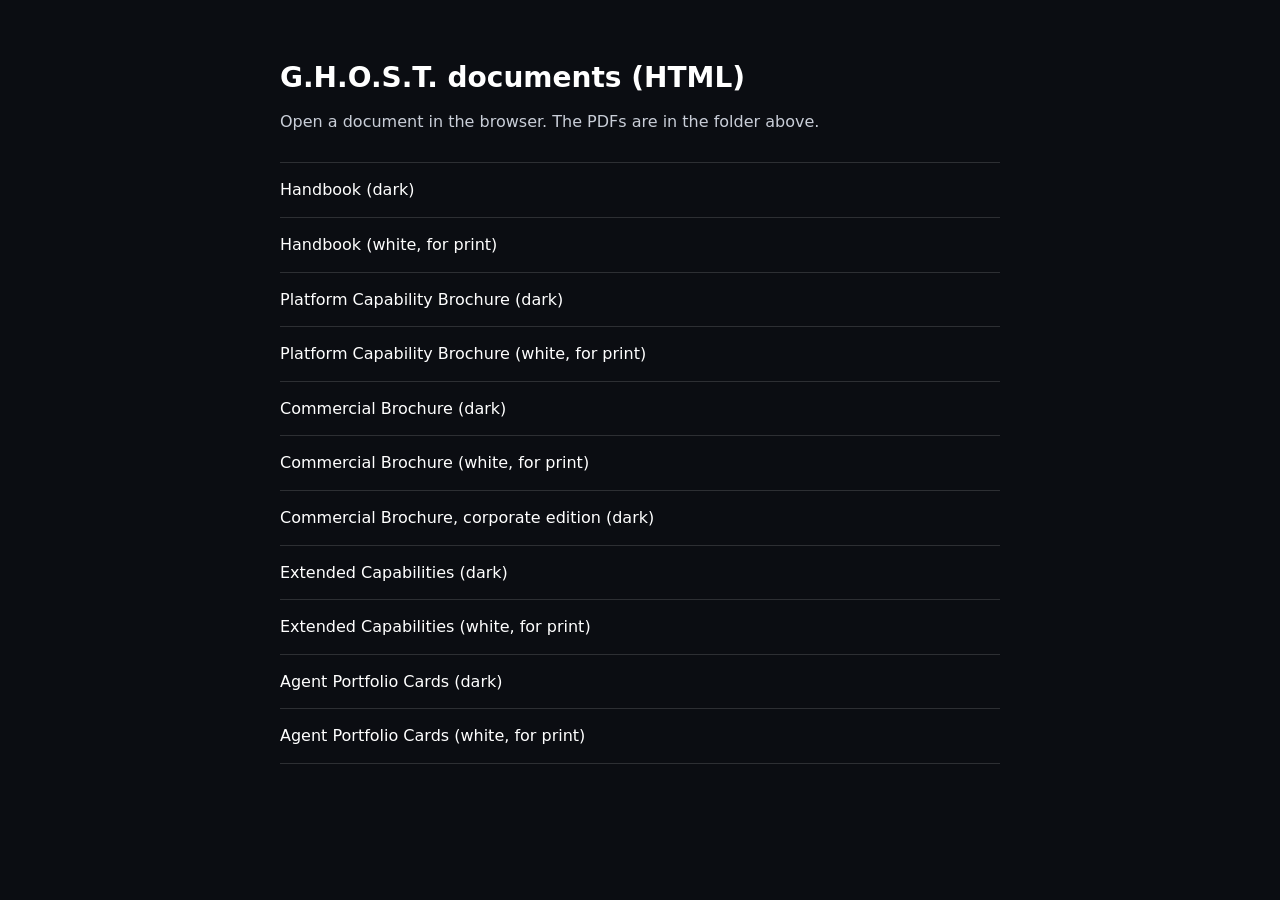
==== documents/html/index.html @ 3854ca61 "Documents: HTML versions for previewing in the browser (noindex, not linked from any page); README n" ====
<!doctype html><html lang="en"><head><meta charset="utf-8"><meta name="robots" content="noindex,nofollow"><meta name="viewport" content="width=device-width,initial-scale=1"><title>G.H.O.S.T. documents (HTML)</title>
<style>body{margin:0;background:#0b0d12;color:#c9ced8;font:16px/1.6 system-ui,sans-serif}main{max-width:720px;margin:0 auto;padding:56px 24px}h1{color:#fff;font-size:28px;margin:0 0 8px}p{margin:0 0 28px}ul{list-style:none;padding:0;margin:0}li{border-top:1px solid rgba(255,255,255,.14)}li:last-child{border-bottom:1px solid rgba(255,255,255,.14)}a{display:block;padding:14px 0;color:#fff;text-decoration:none}a:hover{color:#ff9a4d}</style></head><body><main><h1>G.H.O.S.T. documents (HTML)</h1><p>Open a document in the browser. The PDFs are in the folder above.</p><ul><li><a href="GHOST-Handbook.html">Handbook (dark)</a></li><li><a href="GHOST-Handbook-white.html">Handbook (white, for print)</a></li><li><a href="GHOST-Warfighter-Capability.html">Platform Capability Brochure (dark)</a></li><li><a href="GHOST-Warfighter-Capability-white.html">Platform Capability Brochure (white, for print)</a></li><li><a href="GHOST-Commercial-Brochure.html">Commercial Brochure (dark)</a></li><li><a href="GHOST-Commercial-Brochure-white.html">Commercial Brochure (white, for print)</a></li><li><a href="GHOST-Commercial-Brochure-Corporate.html">Commercial Brochure, corporate edition (dark)</a></li><li><a href="GHOST-Extended-Capabilities.html">Extended Capabilities (dark)</a></li><li><a href="GHOST-Extended-Capabilities-white.html">Extended Capabilities (white, for print)</a></li><li><a href="GHOST-Agent-Portfolio-Cards.html">Agent Portfolio Cards (dark)</a></li><li><a href="GHOST-Agent-Portfolio-Cards-white.html">Agent Portfolio Cards (white, for print)</a></li></ul></main></body></html>
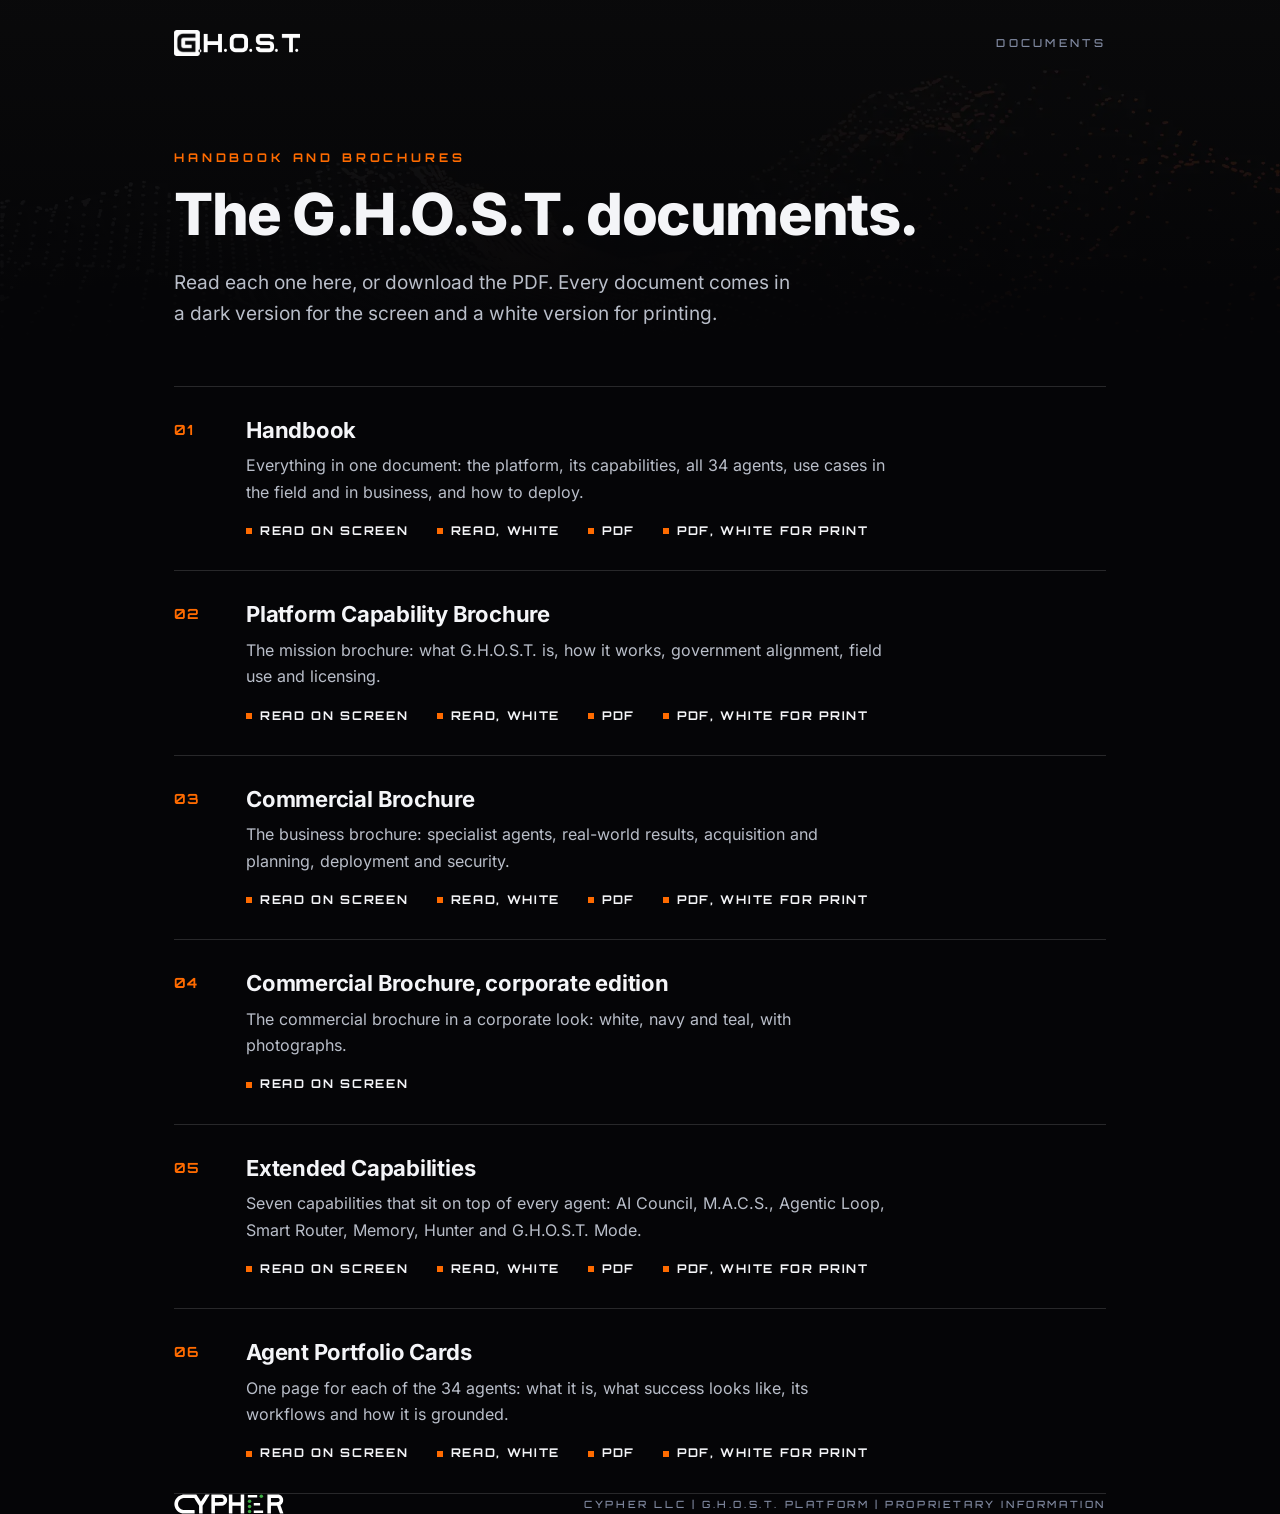
==== commit abd0ca4b: "Documents index pages in each product's look (G.H.O.S.T. black and orange, C.O.S.M.O space blue and " ====
--- a/documents/html/index.html
+++ b/documents/html/index.html
@@ -1,2 +1,36 @@
-<!doctype html><html lang="en"><head><meta charset="utf-8"><meta name="robots" content="noindex,nofollow"><meta name="viewport" content="width=device-width,initial-scale=1"><title>G.H.O.S.T. documents (HTML)</title>
-<style>body{margin:0;background:#0b0d12;color:#c9ced8;font:16px/1.6 system-ui,sans-serif}main{max-width:720px;margin:0 auto;padding:56px 24px}h1{color:#fff;font-size:28px;margin:0 0 8px}p{margin:0 0 28px}ul{list-style:none;padding:0;margin:0}li{border-top:1px solid rgba(255,255,255,.14)}li:last-child{border-bottom:1px solid rgba(255,255,255,.14)}a{display:block;padding:14px 0;color:#fff;text-decoration:none}a:hover{color:#ff9a4d}</style></head><body><main><h1>G.H.O.S.T. documents (HTML)</h1><p>Open a document in the browser. The PDFs are in the folder above.</p><ul><li><a href="GHOST-Handbook.html">Handbook (dark)</a></li><li><a href="GHOST-Handbook-white.html">Handbook (white, for print)</a></li><li><a href="GHOST-Warfighter-Capability.html">Platform Capability Brochure (dark)</a></li><li><a href="GHOST-Warfighter-Capability-white.html">Platform Capability Brochure (white, for print)</a></li><li><a href="GHOST-Commercial-Brochure.html">Commercial Brochure (dark)</a></li><li><a href="GHOST-Commercial-Brochure-white.html">Commercial Brochure (white, for print)</a></li><li><a href="GHOST-Commercial-Brochure-Corporate.html">Commercial Brochure, corporate edition (dark)</a></li><li><a href="GHOST-Extended-Capabilities.html">Extended Capabilities (dark)</a></li><li><a href="GHOST-Extended-Capabilities-white.html">Extended Capabilities (white, for print)</a></li><li><a href="GHOST-Agent-Portfolio-Cards.html">Agent Portfolio Cards (dark)</a></li><li><a href="GHOST-Agent-Portfolio-Cards-white.html">Agent Portfolio Cards (white, for print)</a></li></ul></main></body></html>+<!doctype html><html lang="en"><head><meta charset="utf-8"><meta name="robots" content="noindex,nofollow"><meta name="viewport" content="width=device-width,initial-scale=1"><title>G.H.O.S.T. documents</title>
+<style>
+@font-face{font-family:Orbitron;font-weight:500;src:url(assets/fonts/orbitron-500.woff2) format("woff2")}
+@font-face{font-family:Orbitron;font-weight:700;src:url(assets/fonts/orbitron-700.woff2) format("woff2")}
+@font-face{font-family:Orbitron;font-weight:900;src:url(assets/fonts/orbitron-900.woff2) format("woff2")}
+@font-face{font-family:Inter;font-weight:100 900;src:url(assets/fonts/inter-var.woff2) format("woff2")}
+:root{--bg:#050507;--ink:#f4f5f8;--body:#b9bec9;--muted:#8089a0;--orange:#ff6b00;--orange-hi:#ff9a4d;--line:rgba(255,255,255,.14);--disp:Orbitron,Inter,sans-serif}
+*{box-sizing:border-box}html,body{margin:0;background:var(--bg)}
+body{font:400 17px/1.65 Inter,system-ui,sans-serif;color:var(--body);-webkit-font-smoothing:antialiased;overflow-x:hidden}
+.top{position:relative;isolation:isolate;padding:0 0 56px}
+.top::before{content:"";position:absolute;inset:0;z-index:-1;background:linear-gradient(180deg,rgba(5,5,7,.55),var(--bg) 92%),url(assets/bg/ridge.webp) center/cover no-repeat;opacity:.9}
+.wrap{max-width:980px;margin:0 auto;padding:0 24px}
+header{display:flex;justify-content:space-between;align-items:center;padding:30px 0}
+header img{height:26px;width:auto}header span{font:500 11px/1 var(--disp);letter-spacing:.3em;text-transform:uppercase;color:var(--muted)}
+.eyebrow{display:block;margin-top:64px;font:700 12px/1.3 var(--disp);letter-spacing:.32em;text-transform:uppercase;color:var(--orange)}
+h1{margin:18px 0 0;font:800 clamp(34px,6vw,58px)/1.06 Inter,sans-serif;letter-spacing:-.025em;color:var(--ink)}
+.lead{margin:22px 0 0;max-width:620px;font-size:19px;color:var(--body)}
+ul{list-style:none;margin:0;padding:0}
+li{display:grid;grid-template-columns:64px 1fr;gap:0 8px;padding:30px 0;border-top:1px solid var(--line)}li:last-child{border-bottom:1px solid var(--line)}
+.n{font:700 14px/1.9 var(--disp);color:var(--orange);letter-spacing:.08em}
+h2{margin:0;font:700 22px/1.25 Inter,sans-serif;color:var(--ink);letter-spacing:-.01em}
+li p{margin:8px 0 0;max-width:640px;font-size:16px;color:var(--body)}
+nav{display:flex;flex-wrap:wrap;gap:8px 28px;margin-top:16px}
+nav a{position:relative;padding-left:14px;font:600 12px/1.6 var(--disp);letter-spacing:.14em;text-transform:uppercase;color:var(--ink);text-decoration:none}
+nav a::before{content:"";position:absolute;left:0;top:.62em;width:6px;height:6px;background:var(--orange)}
+nav a:hover{color:var(--orange-hi)}
+footer{display:flex;justify-content:space-between;align-items:center;gap:16px;flex-wrap:wrap;margin-top:56px;padding:0 0 64px;font:500 10px/1.6 var(--disp);letter-spacing:.26em;text-transform:uppercase;color:var(--muted)}
+footer img{height:20px;width:auto}
+@media(max-width:640px){li{grid-template-columns:1fr}.n{margin-bottom:6px}.eyebrow{margin-top:44px}}
+</style></head><body>
+<div class="top"><div class="wrap"><header><img src="assets/logos/ghost-logo-white.png" alt="G.H.O.S.T."><span>Documents</span></header>
+<span class="eyebrow">Handbook and brochures</span><h1>The G.H.O.S.T. documents.</h1>
+<p class="lead">Read each one here, or download the PDF. Every document comes in a dark version for the screen and a white version for printing.</p></div></div>
+<main class="wrap"><ul><li><span class="n">01</span><div><h2>Handbook</h2><p>Everything in one document: the platform, its capabilities, all 34 agents, use cases in the field and in business, and how to deploy.</p><nav><a href="GHOST-Handbook.html">Read on screen</a><a href="GHOST-Handbook-white.html">Read, white</a><a href="../dark/GHOST-Handbook.pdf">PDF</a><a href="../white-print/GHOST-Handbook-White.pdf">PDF, white for print</a></nav></div></li><li><span class="n">02</span><div><h2>Platform Capability Brochure</h2><p>The mission brochure: what G.H.O.S.T. is, how it works, government alignment, field use and licensing.</p><nav><a href="GHOST-Warfighter-Capability.html">Read on screen</a><a href="GHOST-Warfighter-Capability-white.html">Read, white</a><a href="../dark/GHOST-Warfighter-Capability.pdf">PDF</a><a href="../white-print/GHOST-Warfighter-Capability-White.pdf">PDF, white for print</a></nav></div></li><li><span class="n">03</span><div><h2>Commercial Brochure</h2><p>The business brochure: specialist agents, real-world results, acquisition and planning, deployment and security.</p><nav><a href="GHOST-Commercial-Brochure.html">Read on screen</a><a href="GHOST-Commercial-Brochure-white.html">Read, white</a><a href="../dark/GHOST-Commercial-Brochure.pdf">PDF</a><a href="../white-print/GHOST-Commercial-Brochure-White.pdf">PDF, white for print</a></nav></div></li><li><span class="n">04</span><div><h2>Commercial Brochure, corporate edition</h2><p>The commercial brochure in a corporate look: white, navy and teal, with photographs.</p><nav><a href="GHOST-Commercial-Brochure-Corporate.html">Read on screen</a></nav></div></li><li><span class="n">05</span><div><h2>Extended Capabilities</h2><p>Seven capabilities that sit on top of every agent: AI Council, M.A.C.S., Agentic Loop, Smart Router, Memory, Hunter and G.H.O.S.T. Mode.</p><nav><a href="GHOST-Extended-Capabilities.html">Read on screen</a><a href="GHOST-Extended-Capabilities-white.html">Read, white</a><a href="../dark/GHOST-Extended-Capabilities.pdf">PDF</a><a href="../white-print/GHOST-Extended-Capabilities-White.pdf">PDF, white for print</a></nav></div></li><li><span class="n">06</span><div><h2>Agent Portfolio Cards</h2><p>One page for each of the 34 agents: what it is, what success looks like, its workflows and how it is grounded.</p><nav><a href="GHOST-Agent-Portfolio-Cards.html">Read on screen</a><a href="GHOST-Agent-Portfolio-Cards-white.html">Read, white</a><a href="../dark/GHOST-Agent-Portfolio-Cards.pdf">PDF</a><a href="../white-print/GHOST-Agent-Portfolio-Cards-White.pdf">PDF, white for print</a></nav></div></li></ul></main>
+<footer class="wrap"><img src="assets/logos/cypher-logo-white.svg" alt="Cypher"><span>Cypher LLC | G.H.O.S.T. platform | Proprietary information</span></footer>
+</body></html>
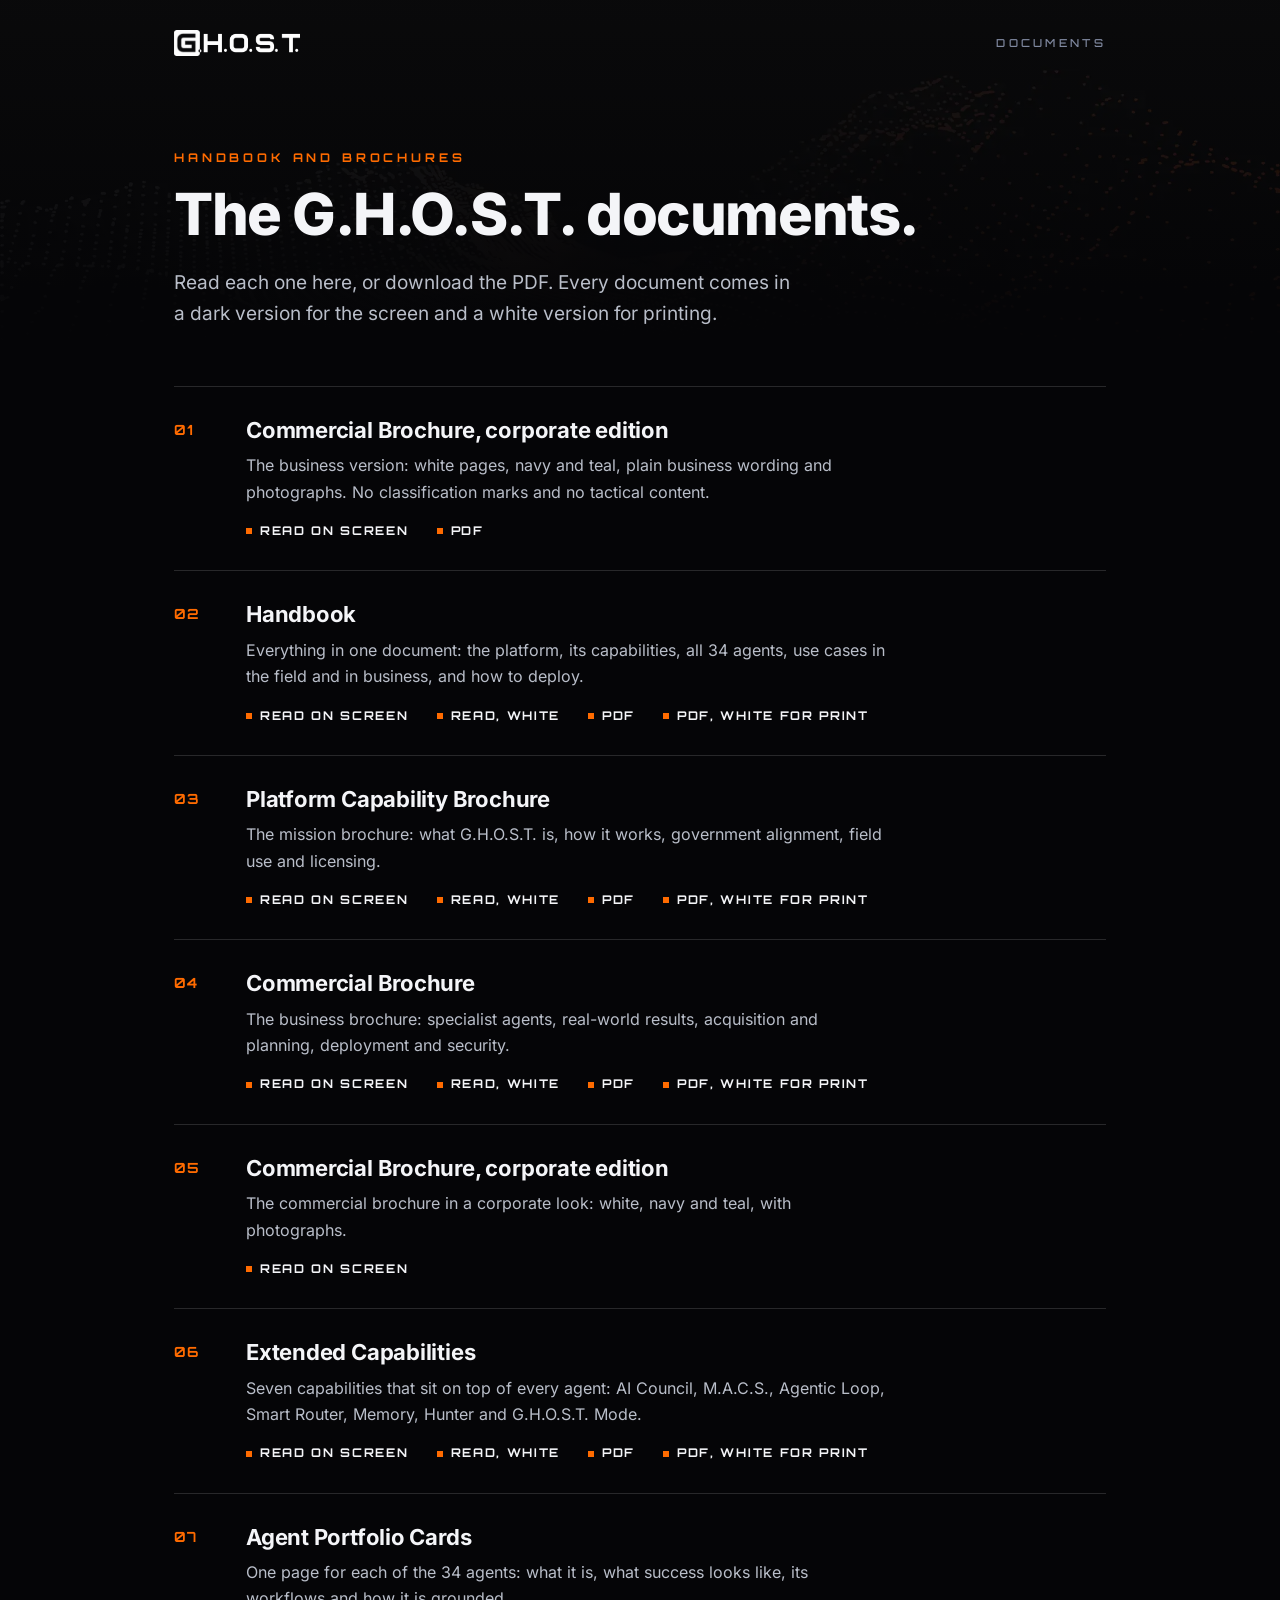
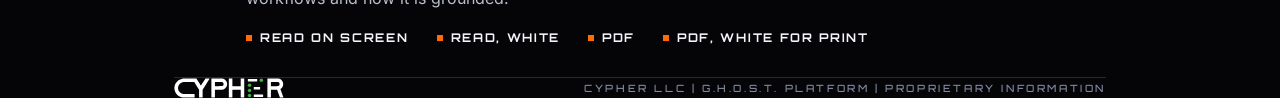
==== commit f6094163: "Documents: current PDFs (new home screen, plain headings, aligned architecture) and the corporate co" ====
--- a/documents/html/index.html
+++ b/documents/html/index.html
@@ -31,6 +31,6 @@
 <div class="top"><div class="wrap"><header><img src="assets/logos/ghost-logo-white.png" alt="G.H.O.S.T."><span>Documents</span></header>
 <span class="eyebrow">Handbook and brochures</span><h1>The G.H.O.S.T. documents.</h1>
 <p class="lead">Read each one here, or download the PDF. Every document comes in a dark version for the screen and a white version for printing.</p></div></div>
-<main class="wrap"><ul><li><span class="n">01</span><div><h2>Handbook</h2><p>Everything in one document: the platform, its capabilities, all 34 agents, use cases in the field and in business, and how to deploy.</p><nav><a href="GHOST-Handbook.html">Read on screen</a><a href="GHOST-Handbook-white.html">Read, white</a><a href="../dark/GHOST-Handbook.pdf">PDF</a><a href="../white-print/GHOST-Handbook-White.pdf">PDF, white for print</a></nav></div></li><li><span class="n">02</span><div><h2>Platform Capability Brochure</h2><p>The mission brochure: what G.H.O.S.T. is, how it works, government alignment, field use and licensing.</p><nav><a href="GHOST-Warfighter-Capability.html">Read on screen</a><a href="GHOST-Warfighter-Capability-white.html">Read, white</a><a href="../dark/GHOST-Warfighter-Capability.pdf">PDF</a><a href="../white-print/GHOST-Warfighter-Capability-White.pdf">PDF, white for print</a></nav></div></li><li><span class="n">03</span><div><h2>Commercial Brochure</h2><p>The business brochure: specialist agents, real-world results, acquisition and planning, deployment and security.</p><nav><a href="GHOST-Commercial-Brochure.html">Read on screen</a><a href="GHOST-Commercial-Brochure-white.html">Read, white</a><a href="../dark/GHOST-Commercial-Brochure.pdf">PDF</a><a href="../white-print/GHOST-Commercial-Brochure-White.pdf">PDF, white for print</a></nav></div></li><li><span class="n">04</span><div><h2>Commercial Brochure, corporate edition</h2><p>The commercial brochure in a corporate look: white, navy and teal, with photographs.</p><nav><a href="GHOST-Commercial-Brochure-Corporate.html">Read on screen</a></nav></div></li><li><span class="n">05</span><div><h2>Extended Capabilities</h2><p>Seven capabilities that sit on top of every agent: AI Council, M.A.C.S., Agentic Loop, Smart Router, Memory, Hunter and G.H.O.S.T. Mode.</p><nav><a href="GHOST-Extended-Capabilities.html">Read on screen</a><a href="GHOST-Extended-Capabilities-white.html">Read, white</a><a href="../dark/GHOST-Extended-Capabilities.pdf">PDF</a><a href="../white-print/GHOST-Extended-Capabilities-White.pdf">PDF, white for print</a></nav></div></li><li><span class="n">06</span><div><h2>Agent Portfolio Cards</h2><p>One page for each of the 34 agents: what it is, what success looks like, its workflows and how it is grounded.</p><nav><a href="GHOST-Agent-Portfolio-Cards.html">Read on screen</a><a href="GHOST-Agent-Portfolio-Cards-white.html">Read, white</a><a href="../dark/GHOST-Agent-Portfolio-Cards.pdf">PDF</a><a href="../white-print/GHOST-Agent-Portfolio-Cards-White.pdf">PDF, white for print</a></nav></div></li></ul></main>
+<main class="wrap"><ul><li><span class="n">01</span><div><h2>Commercial Brochure, corporate edition</h2><p>The business version: white pages, navy and teal, plain business wording and photographs. No classification marks and no tactical content.</p><nav><a href="GHOST-Commercial-Brochure-Corporate.html">Read on screen</a><a href="../corporate/GHOST-Commercial-Brochure-Corporate.pdf">PDF</a></nav></div></li><li><span class="n">02</span><div><h2>Handbook</h2><p>Everything in one document: the platform, its capabilities, all 34 agents, use cases in the field and in business, and how to deploy.</p><nav><a href="GHOST-Handbook.html">Read on screen</a><a href="GHOST-Handbook-white.html">Read, white</a><a href="../dark/GHOST-Handbook.pdf">PDF</a><a href="../white-print/GHOST-Handbook-White.pdf">PDF, white for print</a></nav></div></li><li><span class="n">03</span><div><h2>Platform Capability Brochure</h2><p>The mission brochure: what G.H.O.S.T. is, how it works, government alignment, field use and licensing.</p><nav><a href="GHOST-Warfighter-Capability.html">Read on screen</a><a href="GHOST-Warfighter-Capability-white.html">Read, white</a><a href="../dark/GHOST-Warfighter-Capability.pdf">PDF</a><a href="../white-print/GHOST-Warfighter-Capability-White.pdf">PDF, white for print</a></nav></div></li><li><span class="n">04</span><div><h2>Commercial Brochure</h2><p>The business brochure: specialist agents, real-world results, acquisition and planning, deployment and security.</p><nav><a href="GHOST-Commercial-Brochure.html">Read on screen</a><a href="GHOST-Commercial-Brochure-white.html">Read, white</a><a href="../dark/GHOST-Commercial-Brochure.pdf">PDF</a><a href="../white-print/GHOST-Commercial-Brochure-White.pdf">PDF, white for print</a></nav></div></li><li><span class="n">05</span><div><h2>Commercial Brochure, corporate edition</h2><p>The commercial brochure in a corporate look: white, navy and teal, with photographs.</p><nav><a href="GHOST-Commercial-Brochure-Corporate.html">Read on screen</a></nav></div></li><li><span class="n">06</span><div><h2>Extended Capabilities</h2><p>Seven capabilities that sit on top of every agent: AI Council, M.A.C.S., Agentic Loop, Smart Router, Memory, Hunter and G.H.O.S.T. Mode.</p><nav><a href="GHOST-Extended-Capabilities.html">Read on screen</a><a href="GHOST-Extended-Capabilities-white.html">Read, white</a><a href="../dark/GHOST-Extended-Capabilities.pdf">PDF</a><a href="../white-print/GHOST-Extended-Capabilities-White.pdf">PDF, white for print</a></nav></div></li><li><span class="n">07</span><div><h2>Agent Portfolio Cards</h2><p>One page for each of the 34 agents: what it is, what success looks like, its workflows and how it is grounded.</p><nav><a href="GHOST-Agent-Portfolio-Cards.html">Read on screen</a><a href="GHOST-Agent-Portfolio-Cards-white.html">Read, white</a><a href="../dark/GHOST-Agent-Portfolio-Cards.pdf">PDF</a><a href="../white-print/GHOST-Agent-Portfolio-Cards-White.pdf">PDF, white for print</a></nav></div></li></ul></main>
 <footer class="wrap"><img src="assets/logos/cypher-logo-white.svg" alt="Cypher"><span>Cypher LLC | G.H.O.S.T. platform | Proprietary information</span></footer>
 </body></html>
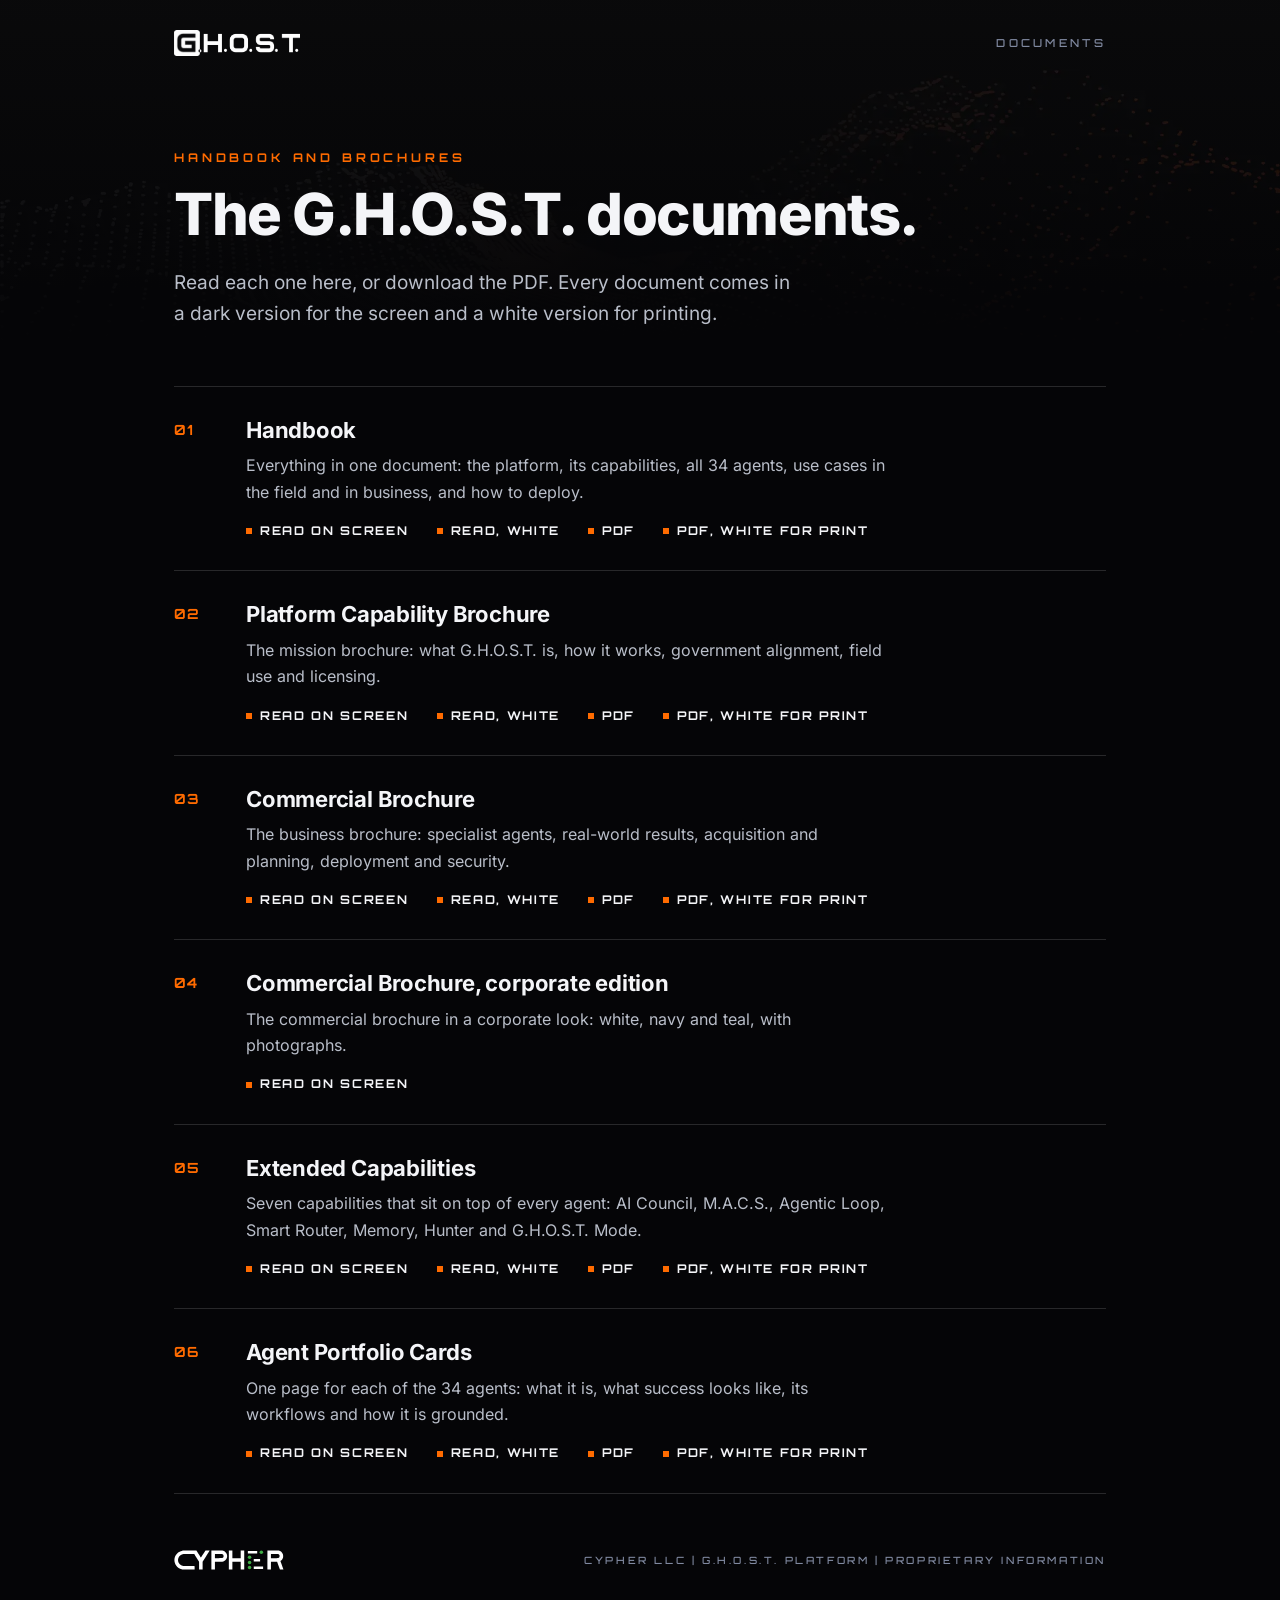
==== commit 48b4320e: "Documents index: footer spacing; C.O.S.M.O index uses the real blue logo Co-Authored-By: Claude Sonn" ====
--- a/documents/html/index.html
+++ b/documents/html/index.html
@@ -24,13 +24,13 @@
 nav a{position:relative;padding-left:14px;font:600 12px/1.6 var(--disp);letter-spacing:.14em;text-transform:uppercase;color:var(--ink);text-decoration:none}
 nav a::before{content:"";position:absolute;left:0;top:.62em;width:6px;height:6px;background:var(--orange)}
 nav a:hover{color:var(--orange-hi)}
-footer{display:flex;justify-content:space-between;align-items:center;gap:16px;flex-wrap:wrap;margin-top:56px;padding:0 0 64px;font:500 10px/1.6 var(--disp);letter-spacing:.26em;text-transform:uppercase;color:var(--muted)}
+footer.wrap{display:flex;justify-content:space-between;align-items:center;gap:16px;flex-wrap:wrap;margin-top:56px;padding-bottom:64px;font:500 10px/1.6 var(--disp);letter-spacing:.26em;text-transform:uppercase;color:var(--muted)}
 footer img{height:20px;width:auto}
 @media(max-width:640px){li{grid-template-columns:1fr}.n{margin-bottom:6px}.eyebrow{margin-top:44px}}
 </style></head><body>
 <div class="top"><div class="wrap"><header><img src="assets/logos/ghost-logo-white.png" alt="G.H.O.S.T."><span>Documents</span></header>
 <span class="eyebrow">Handbook and brochures</span><h1>The G.H.O.S.T. documents.</h1>
 <p class="lead">Read each one here, or download the PDF. Every document comes in a dark version for the screen and a white version for printing.</p></div></div>
-<main class="wrap"><ul><li><span class="n">01</span><div><h2>Commercial Brochure, corporate edition</h2><p>The business version: white pages, navy and teal, plain business wording and photographs. No classification marks and no tactical content.</p><nav><a href="GHOST-Commercial-Brochure-Corporate.html">Read on screen</a><a href="../corporate/GHOST-Commercial-Brochure-Corporate.pdf">PDF</a></nav></div></li><li><span class="n">02</span><div><h2>Handbook</h2><p>Everything in one document: the platform, its capabilities, all 34 agents, use cases in the field and in business, and how to deploy.</p><nav><a href="GHOST-Handbook.html">Read on screen</a><a href="GHOST-Handbook-white.html">Read, white</a><a href="../dark/GHOST-Handbook.pdf">PDF</a><a href="../white-print/GHOST-Handbook-White.pdf">PDF, white for print</a></nav></div></li><li><span class="n">03</span><div><h2>Platform Capability Brochure</h2><p>The mission brochure: what G.H.O.S.T. is, how it works, government alignment, field use and licensing.</p><nav><a href="GHOST-Warfighter-Capability.html">Read on screen</a><a href="GHOST-Warfighter-Capability-white.html">Read, white</a><a href="../dark/GHOST-Warfighter-Capability.pdf">PDF</a><a href="../white-print/GHOST-Warfighter-Capability-White.pdf">PDF, white for print</a></nav></div></li><li><span class="n">04</span><div><h2>Commercial Brochure</h2><p>The business brochure: specialist agents, real-world results, acquisition and planning, deployment and security.</p><nav><a href="GHOST-Commercial-Brochure.html">Read on screen</a><a href="GHOST-Commercial-Brochure-white.html">Read, white</a><a href="../dark/GHOST-Commercial-Brochure.pdf">PDF</a><a href="../white-print/GHOST-Commercial-Brochure-White.pdf">PDF, white for print</a></nav></div></li><li><span class="n">05</span><div><h2>Commercial Brochure, corporate edition</h2><p>The commercial brochure in a corporate look: white, navy and teal, with photographs.</p><nav><a href="GHOST-Commercial-Brochure-Corporate.html">Read on screen</a></nav></div></li><li><span class="n">06</span><div><h2>Extended Capabilities</h2><p>Seven capabilities that sit on top of every agent: AI Council, M.A.C.S., Agentic Loop, Smart Router, Memory, Hunter and G.H.O.S.T. Mode.</p><nav><a href="GHOST-Extended-Capabilities.html">Read on screen</a><a href="GHOST-Extended-Capabilities-white.html">Read, white</a><a href="../dark/GHOST-Extended-Capabilities.pdf">PDF</a><a href="../white-print/GHOST-Extended-Capabilities-White.pdf">PDF, white for print</a></nav></div></li><li><span class="n">07</span><div><h2>Agent Portfolio Cards</h2><p>One page for each of the 34 agents: what it is, what success looks like, its workflows and how it is grounded.</p><nav><a href="GHOST-Agent-Portfolio-Cards.html">Read on screen</a><a href="GHOST-Agent-Portfolio-Cards-white.html">Read, white</a><a href="../dark/GHOST-Agent-Portfolio-Cards.pdf">PDF</a><a href="../white-print/GHOST-Agent-Portfolio-Cards-White.pdf">PDF, white for print</a></nav></div></li></ul></main>
+<main class="wrap"><ul><li><span class="n">01</span><div><h2>Handbook</h2><p>Everything in one document: the platform, its capabilities, all 34 agents, use cases in the field and in business, and how to deploy.</p><nav><a href="GHOST-Handbook.html">Read on screen</a><a href="GHOST-Handbook-white.html">Read, white</a><a href="../dark/GHOST-Handbook.pdf">PDF</a><a href="../white-print/GHOST-Handbook-White.pdf">PDF, white for print</a></nav></div></li><li><span class="n">02</span><div><h2>Platform Capability Brochure</h2><p>The mission brochure: what G.H.O.S.T. is, how it works, government alignment, field use and licensing.</p><nav><a href="GHOST-Warfighter-Capability.html">Read on screen</a><a href="GHOST-Warfighter-Capability-white.html">Read, white</a><a href="../dark/GHOST-Warfighter-Capability.pdf">PDF</a><a href="../white-print/GHOST-Warfighter-Capability-White.pdf">PDF, white for print</a></nav></div></li><li><span class="n">03</span><div><h2>Commercial Brochure</h2><p>The business brochure: specialist agents, real-world results, acquisition and planning, deployment and security.</p><nav><a href="GHOST-Commercial-Brochure.html">Read on screen</a><a href="GHOST-Commercial-Brochure-white.html">Read, white</a><a href="../dark/GHOST-Commercial-Brochure.pdf">PDF</a><a href="../white-print/GHOST-Commercial-Brochure-White.pdf">PDF, white for print</a></nav></div></li><li><span class="n">04</span><div><h2>Commercial Brochure, corporate edition</h2><p>The commercial brochure in a corporate look: white, navy and teal, with photographs.</p><nav><a href="GHOST-Commercial-Brochure-Corporate.html">Read on screen</a></nav></div></li><li><span class="n">05</span><div><h2>Extended Capabilities</h2><p>Seven capabilities that sit on top of every agent: AI Council, M.A.C.S., Agentic Loop, Smart Router, Memory, Hunter and G.H.O.S.T. Mode.</p><nav><a href="GHOST-Extended-Capabilities.html">Read on screen</a><a href="GHOST-Extended-Capabilities-white.html">Read, white</a><a href="../dark/GHOST-Extended-Capabilities.pdf">PDF</a><a href="../white-print/GHOST-Extended-Capabilities-White.pdf">PDF, white for print</a></nav></div></li><li><span class="n">06</span><div><h2>Agent Portfolio Cards</h2><p>One page for each of the 34 agents: what it is, what success looks like, its workflows and how it is grounded.</p><nav><a href="GHOST-Agent-Portfolio-Cards.html">Read on screen</a><a href="GHOST-Agent-Portfolio-Cards-white.html">Read, white</a><a href="../dark/GHOST-Agent-Portfolio-Cards.pdf">PDF</a><a href="../white-print/GHOST-Agent-Portfolio-Cards-White.pdf">PDF, white for print</a></nav></div></li></ul></main>
 <footer class="wrap"><img src="assets/logos/cypher-logo-white.svg" alt="Cypher"><span>Cypher LLC | G.H.O.S.T. platform | Proprietary information</span></footer>
 </body></html>
